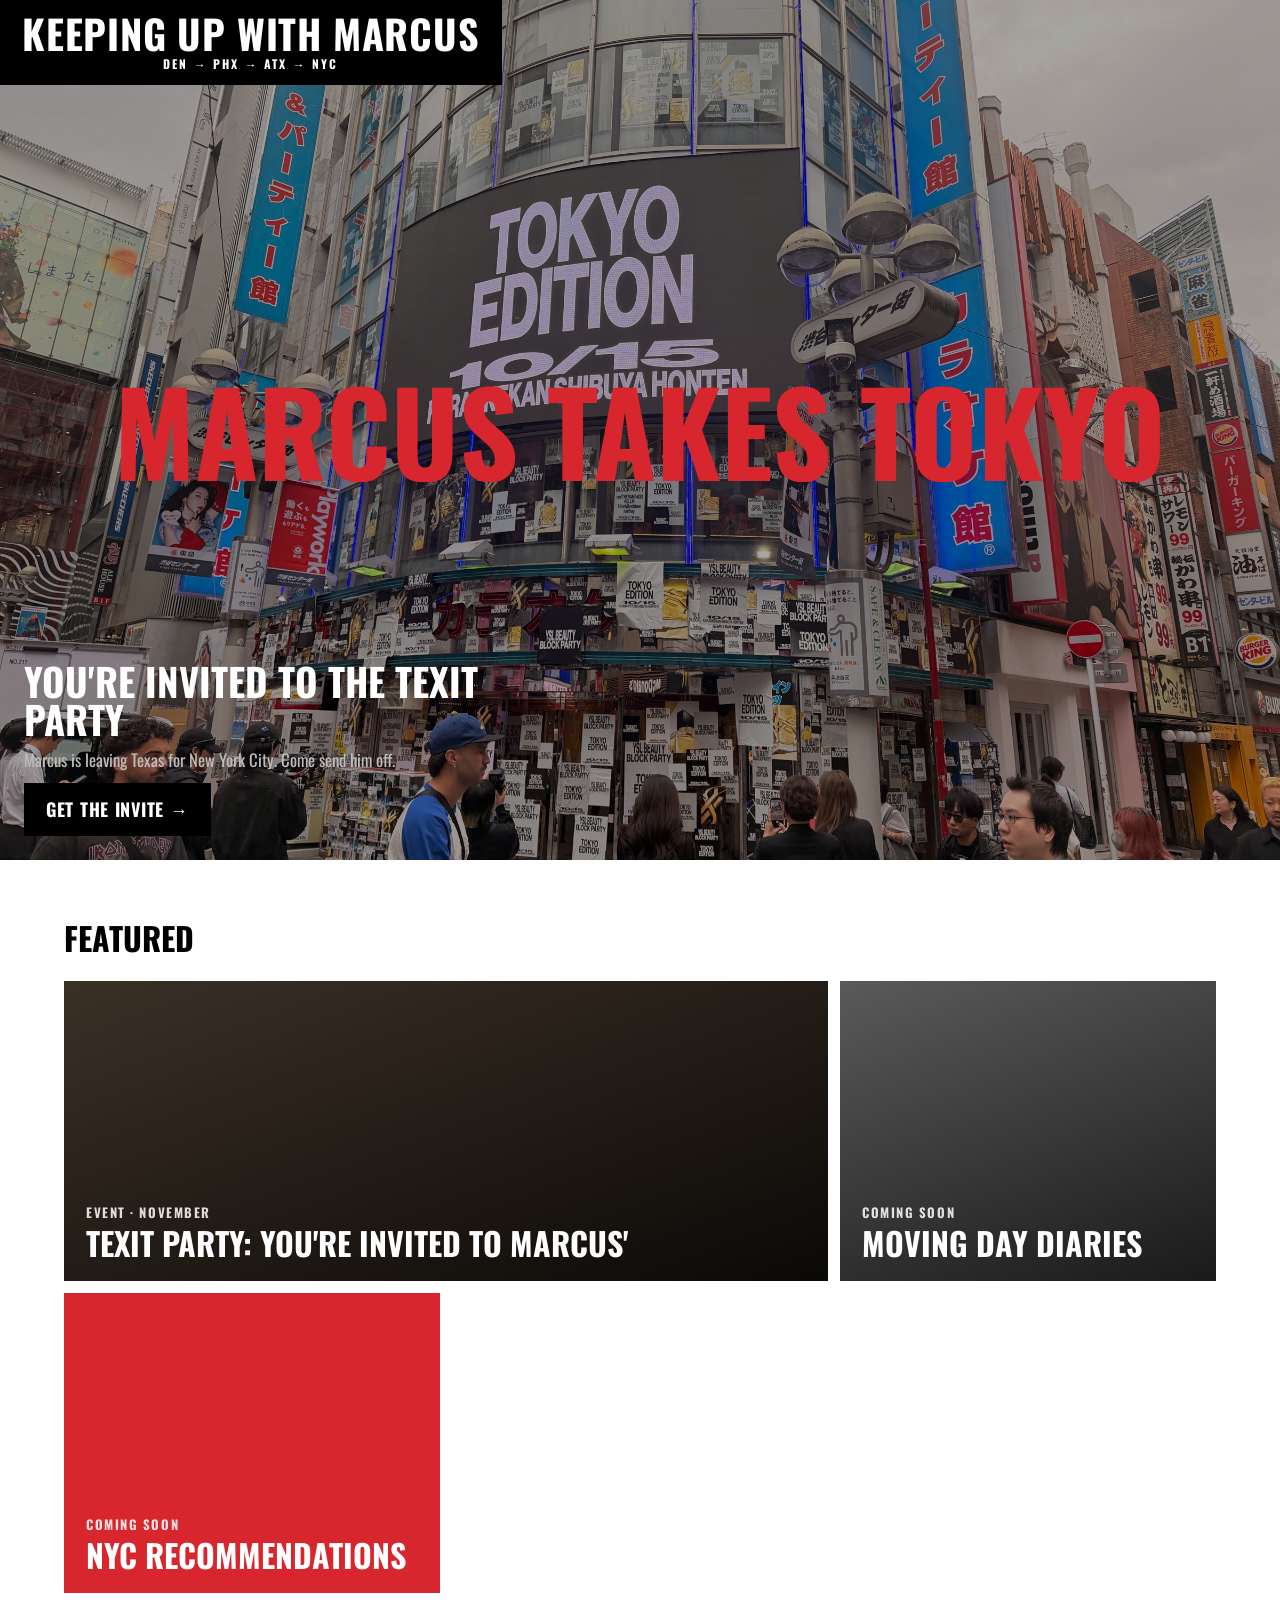
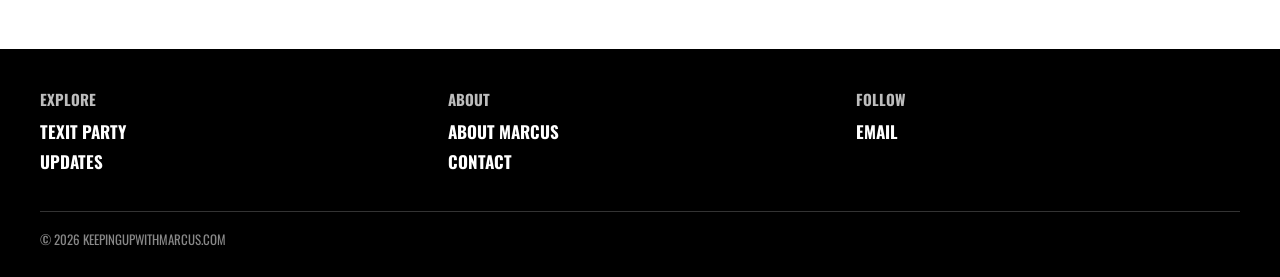
==== index.html @ e819c49e "Rework hero: Tokyo headline, photo background, nav and banner removed - Replace "Marcus Goes NYC" he" ====
<!doctype html>
<html lang="en">
<head>
  <meta charset="utf-8">
  <meta name="viewport" content="width=device-width, initial-scale=1">
  <title>Keeping up with Marcus</title>
  <meta name="description" content="Keeping up with Marcus.">
  <link rel="preconnect" href="https://fonts.googleapis.com">
  <link rel="preconnect" href="https://fonts.gstatic.com" crossorigin>
  <link href="https://fonts.googleapis.com/css2?family=Oswald:wght@400;500;700&display=swap" rel="stylesheet">
  <link rel="stylesheet" href="styles.css">
</head>
<body>
  <header class="hero">
    <a class="logo-block" href="./">
      <span class="logo-main">KEEPING UP WITH MARCUS</span>
      <span class="logo-sub">DEN &rarr; PHX &rarr; ATX &rarr; NYC</span>
    </a>

    <h1 class="headline" aria-hidden="true">MARCUS TAKES TOKYO</h1>

    <div class="hero-copy">
      <h2>You're invited to the TEXIT party</h2>
      <p>Marcus is leaving Texas for New York City. Come send him off.</p>
    </div>

    <a class="pill" href="texit/">Get the Invite &rarr;</a>
  </header>

  <main>
    <section class="section" id="updates">
      <h2>Featured</h2>
      <div class="tiles">
        <a class="tile tile-wide tile-a" href="texit/">
          <small>Event · November</small>
          <h3>TEXIT Party: You're invited to Marcus'</h3>
        </a>
        <div class="tile tile-b">
          <small>Coming soon</small>
          <h3>Moving Day Diaries</h3>
        </div>
        <div class="tile tile-c">
          <small>Coming soon</small>
          <h3>NYC Recommendations</h3>
        </div>
      </div>
    </section>
  </main>

  <footer class="site-footer" id="contact">
    <div class="footer-cols">
      <div>
        <h4>Explore</h4>
        <a href="texit/">TEXIT Party</a>
        <a href="#updates">Updates</a>
      </div>
      <div>
        <h4>About</h4>
        <a href="#about">About Marcus</a>
        <a href="mailto:Marcus@Albrook.com">Contact</a>
      </div>
      <div>
        <h4>Follow</h4>
        <a href="mailto:Marcus@Albrook.com">Email</a>
      </div>
    </div>
    <p class="legal">&copy; <span id="year"></span> KeepingUpWithMarcus.com</p>
  </footer>

  <script>
    document.getElementById("year").textContent = new Date().getFullYear();
  </script>
</body>
</html>
---- styles.css ----
:root {
  --red: #d7262e;
  --white: #fff;
  --black: #000;
  --grey: #bdbdbd;
  --dark: #111;
  --line: #e4e4e4;
}

* {
  box-sizing: border-box;
}

body {
  margin: 0;
  background: var(--white);
  color: var(--black);
  font-family: "Franklin Gothic Extra Condensed", "Franklin Gothic Demi Cond", "Oswald", "Arial Narrow", sans-serif;
  font-size: 18px;
  line-height: 1.4;
  -webkit-font-smoothing: antialiased;
}

a {
  color: inherit;
}

/* Top bar */
.topbar {
  background: var(--white);
  color: var(--black);
  text-align: center;
  font-size: 15px;
  padding: 8px 16px;
  border-bottom: 1px solid var(--line);
}

.topbar a {
  font-weight: 700;
  text-transform: uppercase;
  text-decoration: none;
}

.topbar a:hover {
  text-decoration: underline;
}

/* Hero: full-bleed, with the logo block and nav over the image */
.hero {
  position: relative;
  min-height: calc(100vh - 40px);
  color: var(--white);
  background:
    linear-gradient(rgba(0, 0, 0, 0.35), rgba(0, 0, 0, 0.35)),
    url("images/hero.jpg") center / cover no-repeat;
  overflow: hidden;
}

.logo-block {
  position: absolute;
  top: 0;
  left: 0;
  z-index: 2;
  background: var(--black);
  padding: 14px 22px 12px;
  text-decoration: none;
  color: var(--white);
  text-align: center;
}

.logo-block .logo-main {
  display: block;
  font-size: 40px;
  font-weight: 700;
  line-height: 0.95;
  letter-spacing: 0.02em;
  text-transform: uppercase;
}

.logo-block .logo-sub {
  display: block;
  margin-top: 4px;
  font-size: 12px;
  font-weight: 700;
  letter-spacing: 0.18em;
  text-transform: uppercase;
}

/* Nav row, across the top of the hero */
.nav {
  position: absolute;
  top: 26px;
  left: 240px;
  right: 24px;
  z-index: 2;
  display: flex;
  flex-wrap: wrap;
  justify-content: flex-end;
  gap: 22px;
}

.nav a {
  font-size: 17px;
  font-weight: 700;
  letter-spacing: 0.04em;
  text-transform: uppercase;
  text-decoration: none;
  color: var(--white);
}

.nav a:hover {
  text-decoration: underline;
  text-underline-offset: 4px;
}

/* Giant headline */
.headline {
  position: absolute;
  left: 0;
  right: 0;
  top: 50%;
  transform: translateY(-50%);
  margin: 0;
  padding: 0 16px;
  text-align: center;
  color: var(--red);
  font-size: clamp(2.5rem, 9vw, 13rem);
  font-weight: 700;
  line-height: 0.9;
  text-transform: uppercase;
  white-space: nowrap;
  overflow: hidden;
}

/* Lower-left copy and button */
.hero-copy {
  position: absolute;
  left: 24px;
  bottom: 88px;
  z-index: 2;
  max-width: 560px;
}

.hero-copy h2 {
  margin: 0 0 10px;
  font-size: clamp(1.6rem, 4vw, 2.4rem);
  font-weight: 700;
  line-height: 1;
  text-transform: uppercase;
}

.hero-copy p {
  margin: 0;
  font-size: 1.05rem;
  color: var(--grey);
}

/* Black pill, like the "Get 10% Off" button */
.pill {
  position: absolute;
  left: 24px;
  bottom: 24px;
  z-index: 2;
  display: inline-flex;
  align-items: center;
  gap: 14px;
  padding: 14px 22px;
  background: var(--black);
  color: var(--white);
  font-size: 18px;
  font-weight: 700;
  letter-spacing: 0.04em;
  text-transform: uppercase;
  text-decoration: none;
}

.pill:hover {
  background: var(--red);
}

/* Lower sections */
.section {
  max-width: 1200px;
  margin: 0 auto;
  padding: 56px 24px;
}

.section h2 {
  margin: 0 0 20px;
  font-size: 2rem;
  font-weight: 700;
  text-transform: uppercase;
}

.tiles {
  display: grid;
  grid-template-columns: 1fr;
  gap: 12px;
}

.tile {
  position: relative;
  display: flex;
  flex-direction: column;
  justify-content: flex-end;
  min-height: 300px;
  padding: 22px;
  color: var(--white);
  text-decoration: none;
  background: #222;
}

.tile-a {
  background: linear-gradient(160deg, #3b3026, #0b0907);
}

.tile-b {
  background: linear-gradient(160deg, #5a5a5a, #1a1a1a);
}

.tile-c {
  background: var(--red);
}

.tile small {
  font-size: 13px;
  font-weight: 700;
  letter-spacing: 0.12em;
  text-transform: uppercase;
  opacity: 0.85;
}

.tile h3 {
  margin: 6px 0 0;
  font-size: 2rem;
  font-weight: 700;
  line-height: 1;
  text-transform: uppercase;
}

.tile:hover h3 {
  text-decoration: underline;
  text-underline-offset: 5px;
}

/* Footer */
.site-footer {
  background: var(--black);
  color: var(--white);
  padding: 40px 24px 28px;
}

.footer-cols {
  max-width: 1200px;
  margin: 0 auto;
  display: grid;
  grid-template-columns: 1fr;
  gap: 24px;
}

.footer-cols h4 {
  margin: 0 0 10px;
  font-size: 15px;
  font-weight: 700;
  text-transform: uppercase;
  color: var(--grey);
}

.footer-cols a {
  display: block;
  margin-bottom: 6px;
  font-size: 17px;
  font-weight: 700;
  text-transform: uppercase;
  text-decoration: none;
}

.footer-cols a:hover {
  text-decoration: underline;
}

.legal {
  max-width: 1200px;
  margin: 32px auto 0;
  padding-top: 18px;
  border-top: 1px solid #333;
  font-size: 13px;
  color: #888;
  text-transform: uppercase;
}

@media (min-width: 700px) {
  .tiles {
    grid-template-columns: 1fr 1fr;
  }

  .footer-cols {
    grid-template-columns: repeat(3, 1fr);
  }
}

@media (min-width: 960px) {
  .tiles {
    grid-template-columns: 1fr 1fr 1fr;
  }

  .tile-wide {
    grid-column: span 2;
  }
}

@media (max-width: 720px) {
  .logo-block {
    position: static;
    display: inline-block;
  }

  .nav {
    position: static;
    justify-content: center;
    padding: 16px;
    background: #000;
  }

  .hero {
    min-height: auto;
    padding-bottom: 200px;
  }

  .headline {
    position: relative;
    top: auto;
    transform: none;
    padding-top: 60px;
    font-size: 4.5rem;
  }

  .hero-copy {
    bottom: 80px;
  }
}
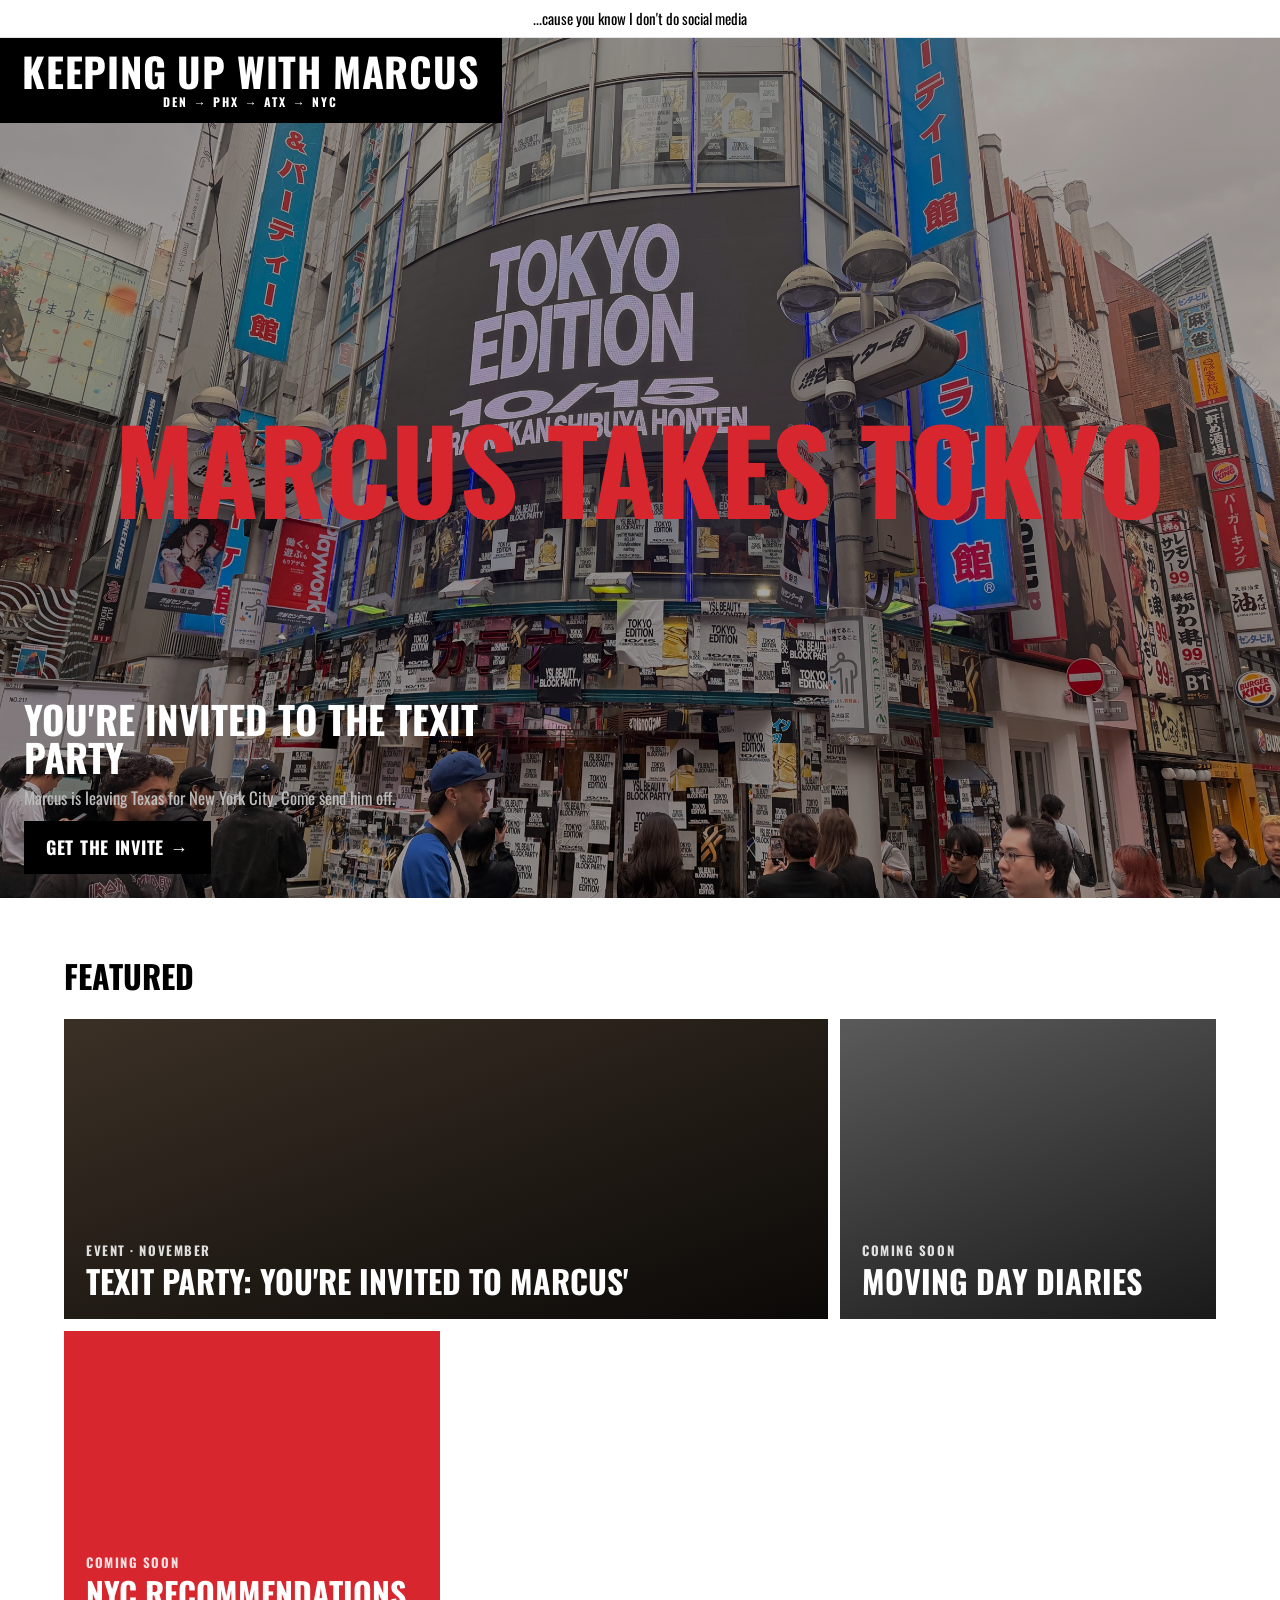
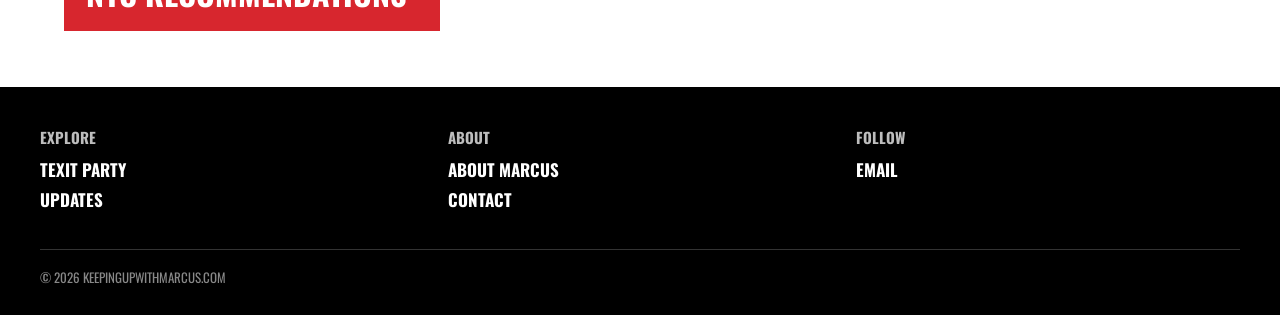
==== commit 88b21d6d: "Add top banner: "...cause you know I don't do social media" Co-Authored-By: Claude Haiku 5.5 <norepl" ====
--- a/index.html
+++ b/index.html
@@ -11,6 +11,10 @@
   <link rel="stylesheet" href="styles.css">
 </head>
 <body>
+  <div class="topbar">
+    ...cause you know I don't do social media
+  </div>
+
   <header class="hero">
     <a class="logo-block" href="./">
       <span class="logo-main">KEEPING UP WITH MARCUS</span>
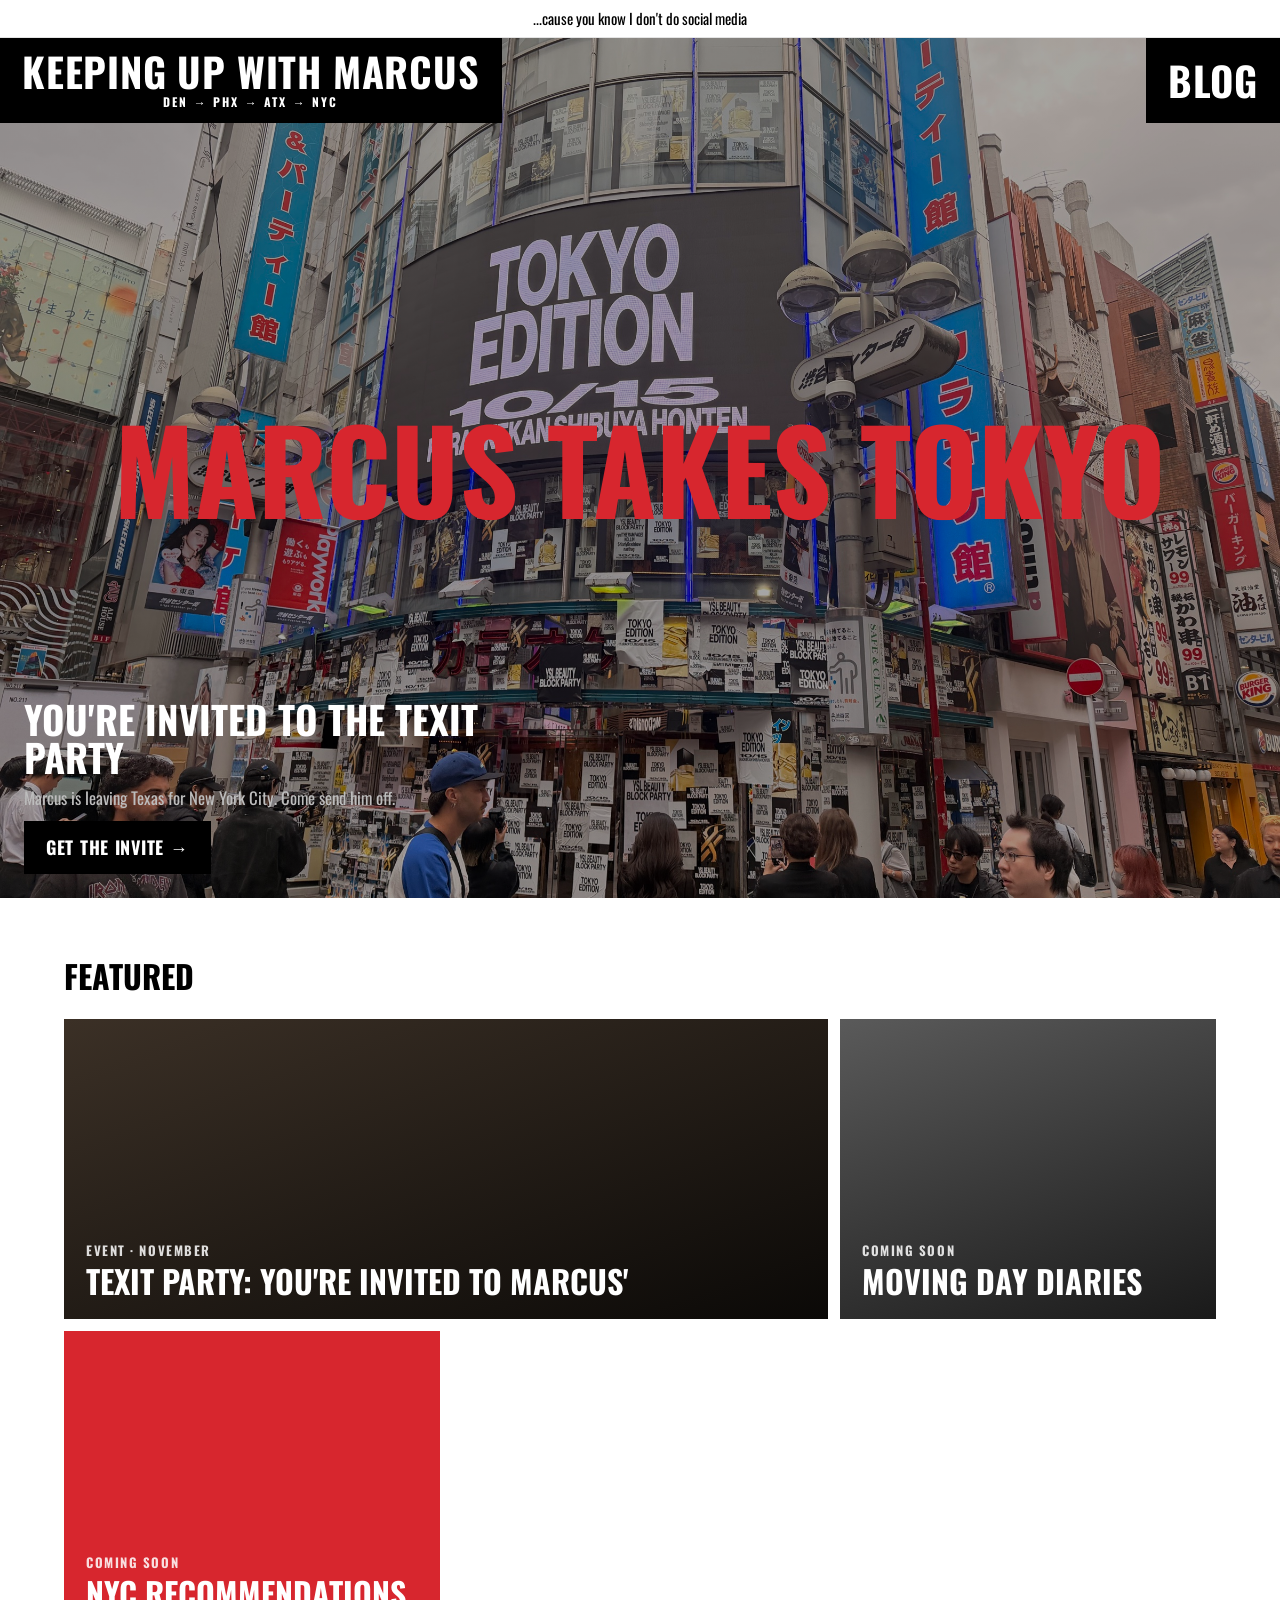
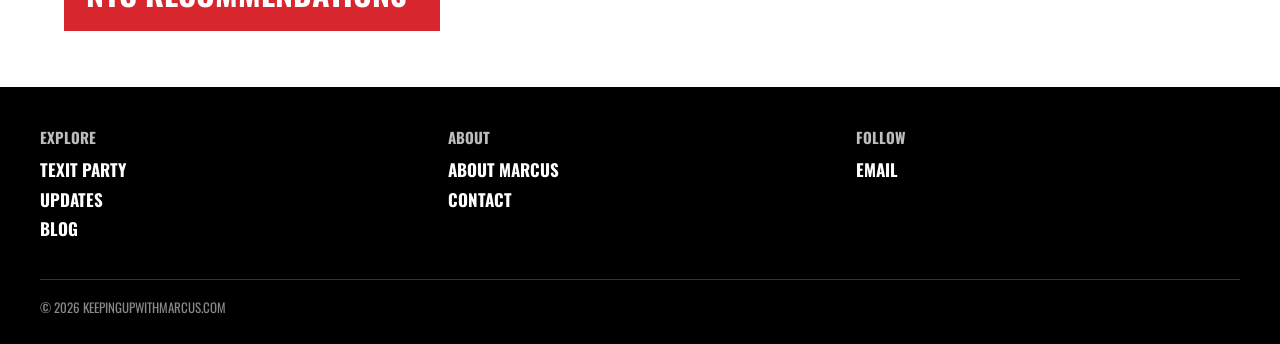
==== commit 49268444: "Add Supabase backend, sign-in, blog, and BLOG nav box - Connect the site to Supabase (client in js/s" ====
--- a/index.html
+++ b/index.html
@@ -19,6 +19,10 @@
     <a class="logo-block" href="./">
       <span class="logo-main">KEEPING UP WITH MARCUS</span>
       <span class="logo-sub">DEN &rarr; PHX &rarr; ATX &rarr; NYC</span>
+    </a>
+
+    <a class="logo-block blog-block" href="blog/">
+      <span class="logo-main">BLOG</span>
     </a>
 
     <h1 class="headline" aria-hidden="true">MARCUS TAKES TOKYO</h1>
@@ -57,6 +61,7 @@
         <h4>Explore</h4>
         <a href="texit/">TEXIT Party</a>
         <a href="#updates">Updates</a>
+        <a href="blog/">Blog</a>
       </div>
       <div>
         <h4>About</h4>
--- a/styles.css
+++ b/styles.css
@@ -66,6 +66,12 @@
   text-decoration: none;
   color: var(--white);
   text-align: center;
+}
+
+.blog-block {
+  left: auto;
+  right: 0;
+  padding: 23.4px 22px;
 }
 
 .logo-block .logo-main {
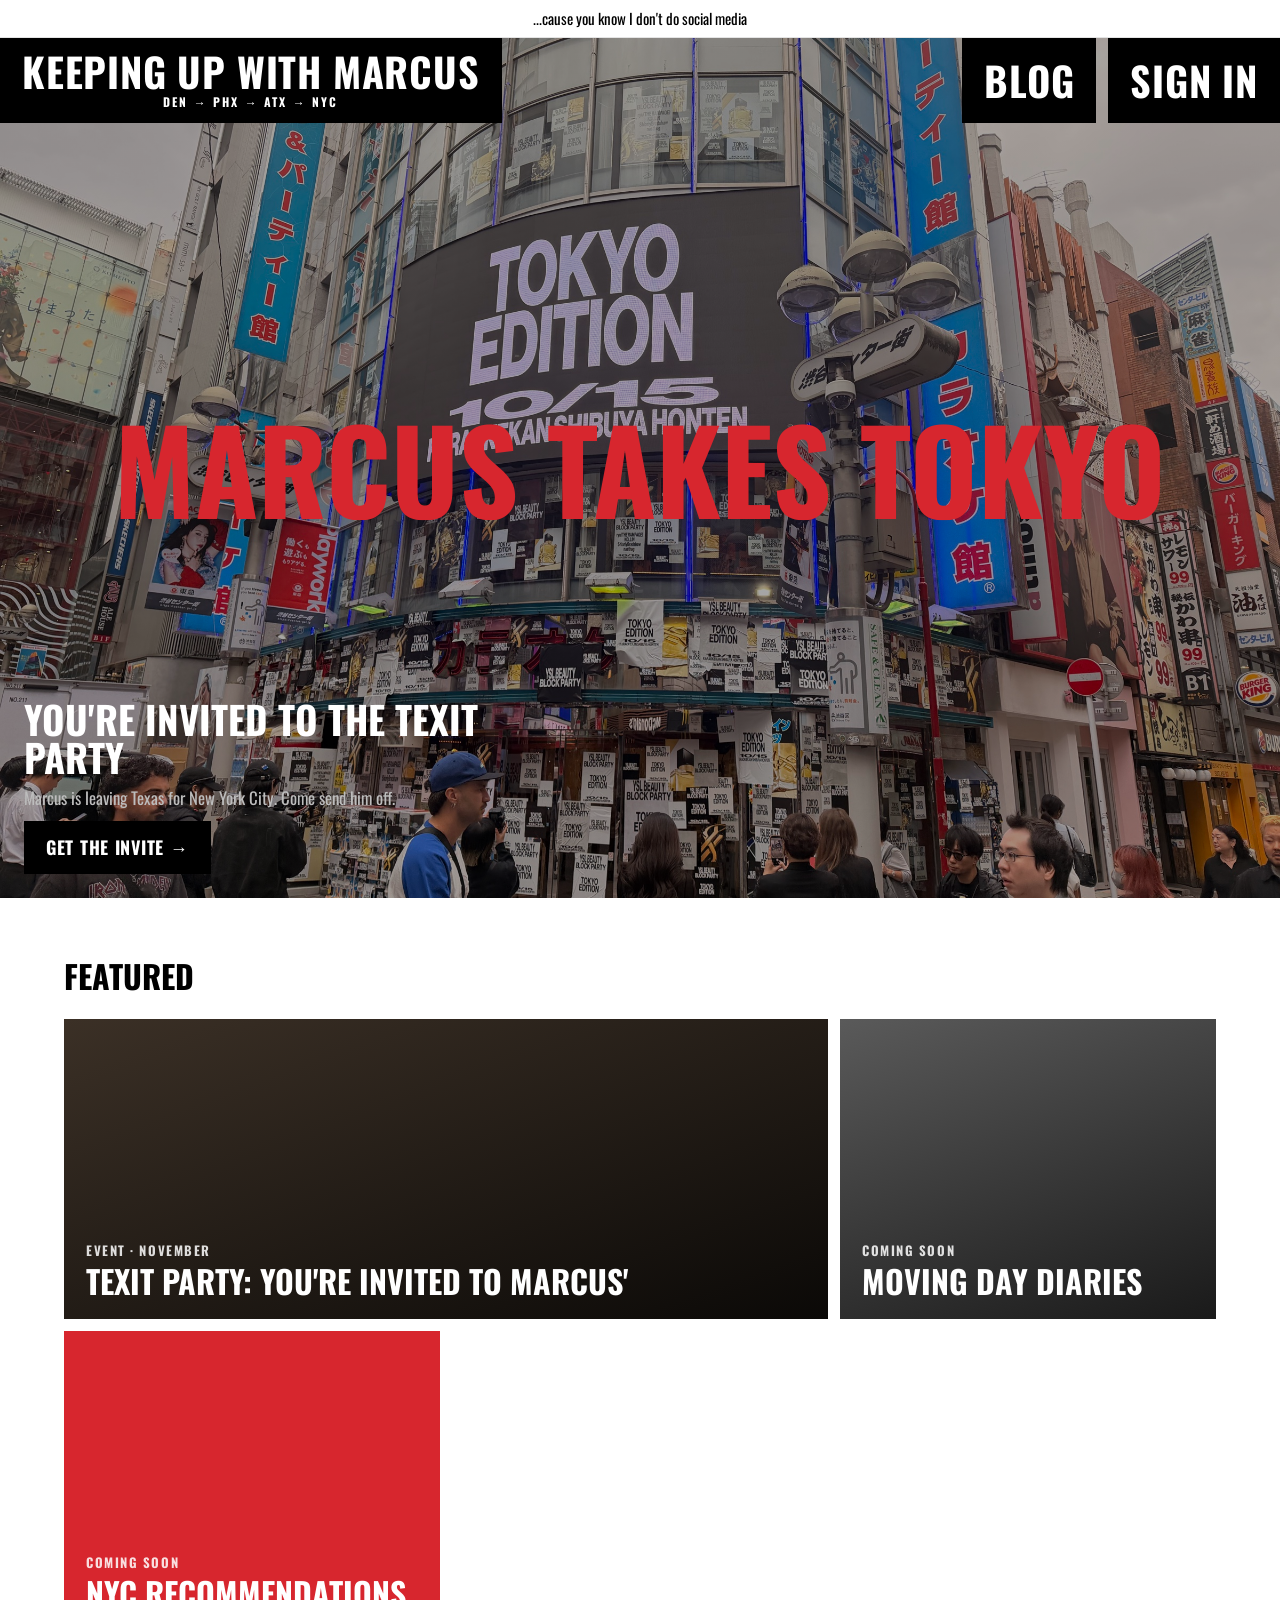
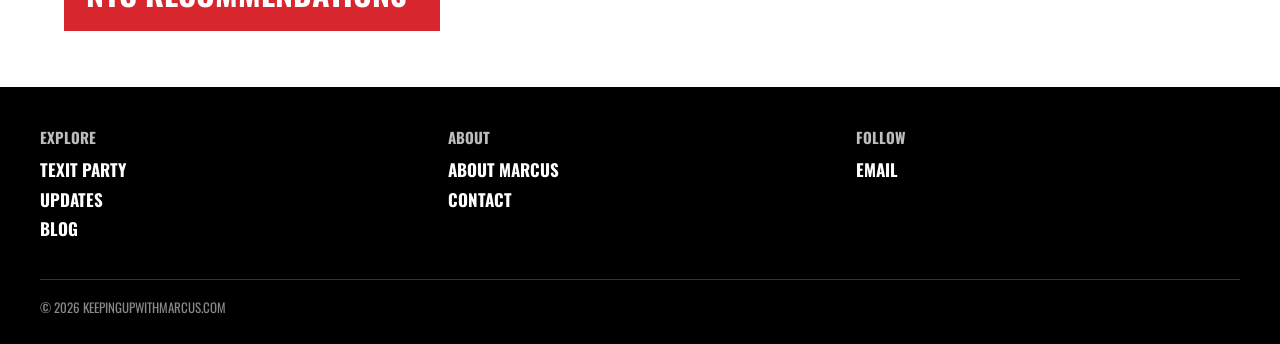
==== commit ef029154: "Add SIGN IN box next to BLOG on the home page Co-Authored-By: Claude Haiku 5.5 <noreply@anthropic.co" ====
--- a/index.html
+++ b/index.html
@@ -21,9 +21,14 @@
       <span class="logo-sub">DEN &rarr; PHX &rarr; ATX &rarr; NYC</span>
     </a>
 
-    <a class="logo-block blog-block" href="blog/">
-      <span class="logo-main">BLOG</span>
-    </a>
+    <div class="hero-boxes">
+      <a class="logo-block blog-block" href="blog/">
+        <span class="logo-main">BLOG</span>
+      </a>
+      <a class="logo-block blog-block" href="login/">
+        <span class="logo-main">SIGN IN</span>
+      </a>
+    </div>
 
     <h1 class="headline" aria-hidden="true">MARCUS TAKES TOKYO</h1>
 
--- a/styles.css
+++ b/styles.css
@@ -68,9 +68,18 @@
   text-align: center;
 }
 
-.blog-block {
-  left: auto;
+/* Top-right boxes (BLOG and SIGN IN) sit side by side in one container. */
+.hero-boxes {
+  position: absolute;
+  top: 0;
   right: 0;
+  z-index: 2;
+  display: flex;
+  gap: 12px;
+}
+
+.hero-boxes .logo-block {
+  position: static;
   padding: 23.4px 22px;
 }
 
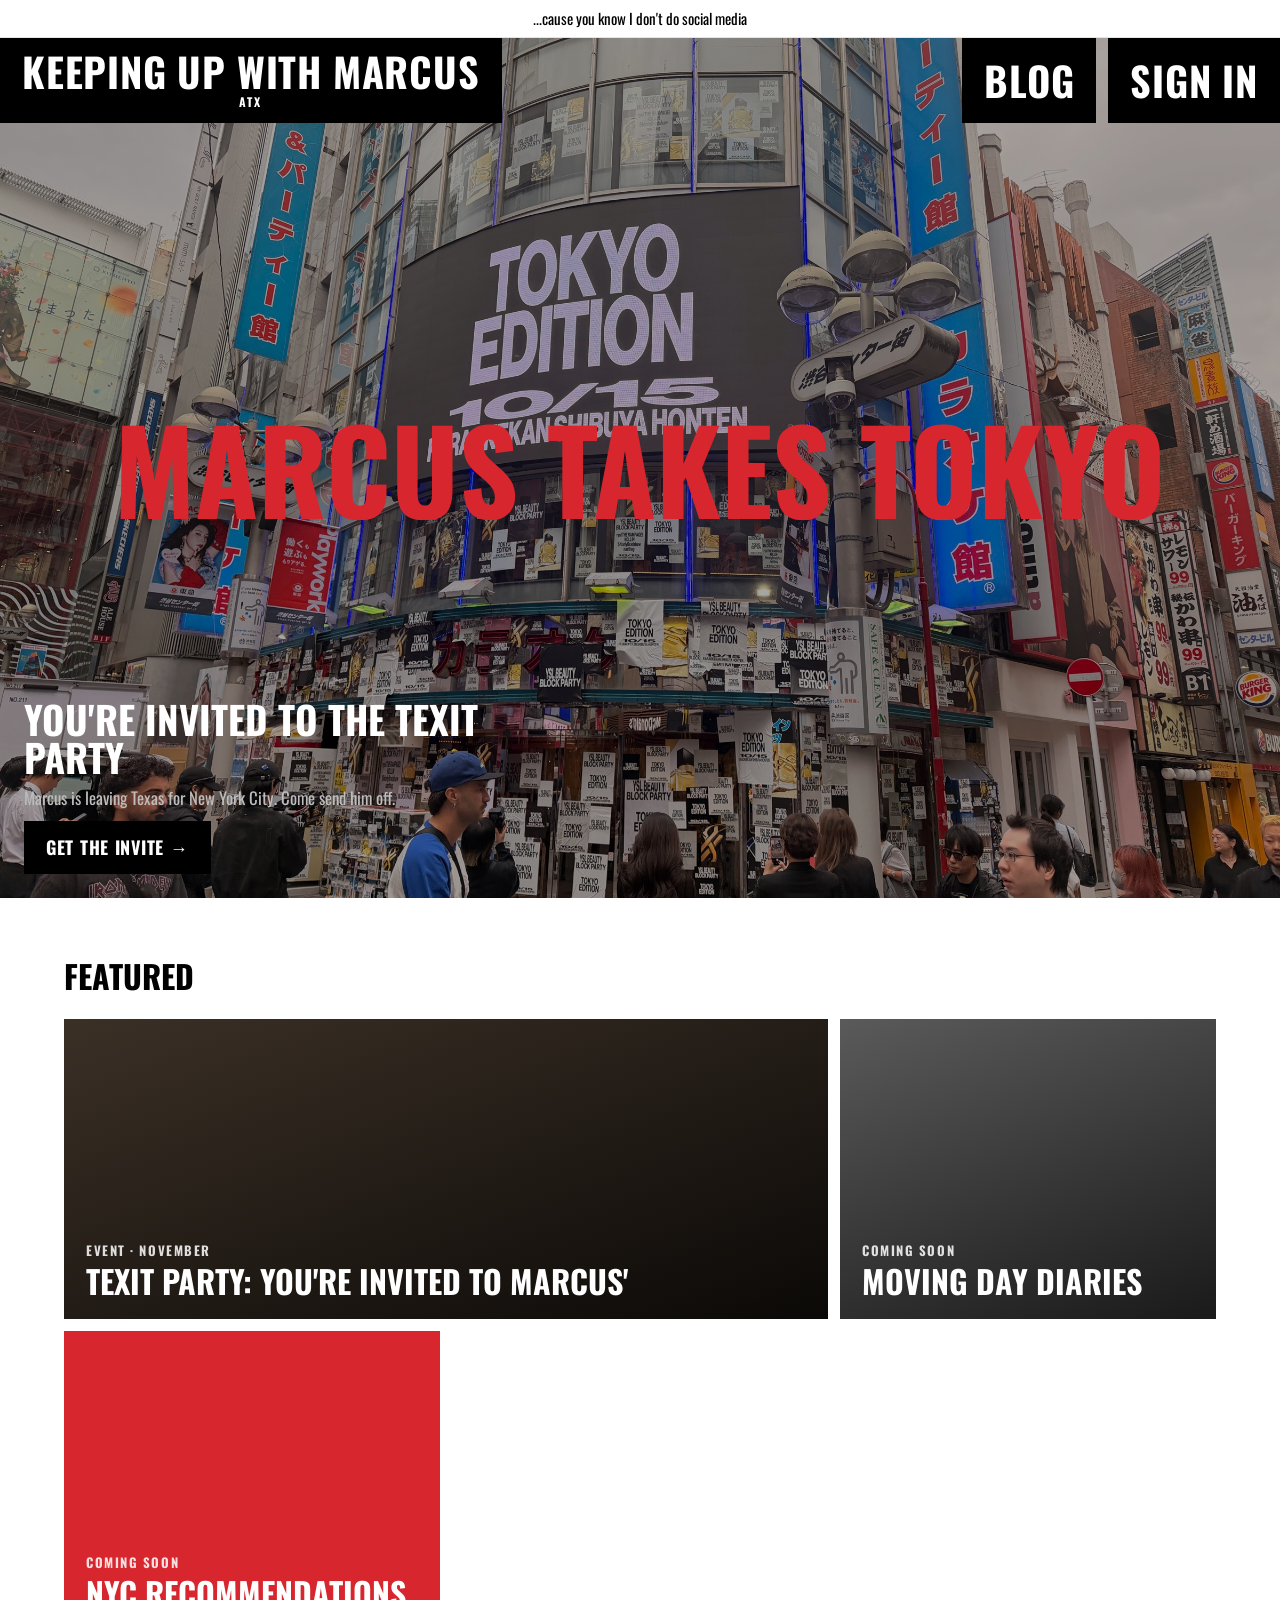
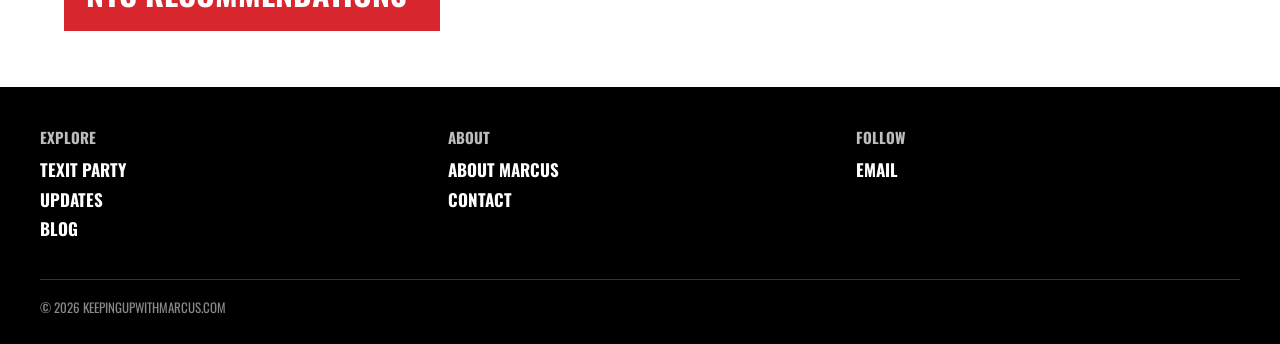
==== commit 1af52090: "Change logo subtitle to ATX Replace the DEN → PHX → ATX → NYC subtitle under the logo with ATX on th" ====
--- a/index.html
+++ b/index.html
@@ -18,7 +18,7 @@
   <header class="hero">
     <a class="logo-block" href="./">
       <span class="logo-main">KEEPING UP WITH MARCUS</span>
-      <span class="logo-sub">DEN &rarr; PHX &rarr; ATX &rarr; NYC</span>
+      <span class="logo-sub">ATX</span>
     </a>
 
     <div class="hero-boxes">
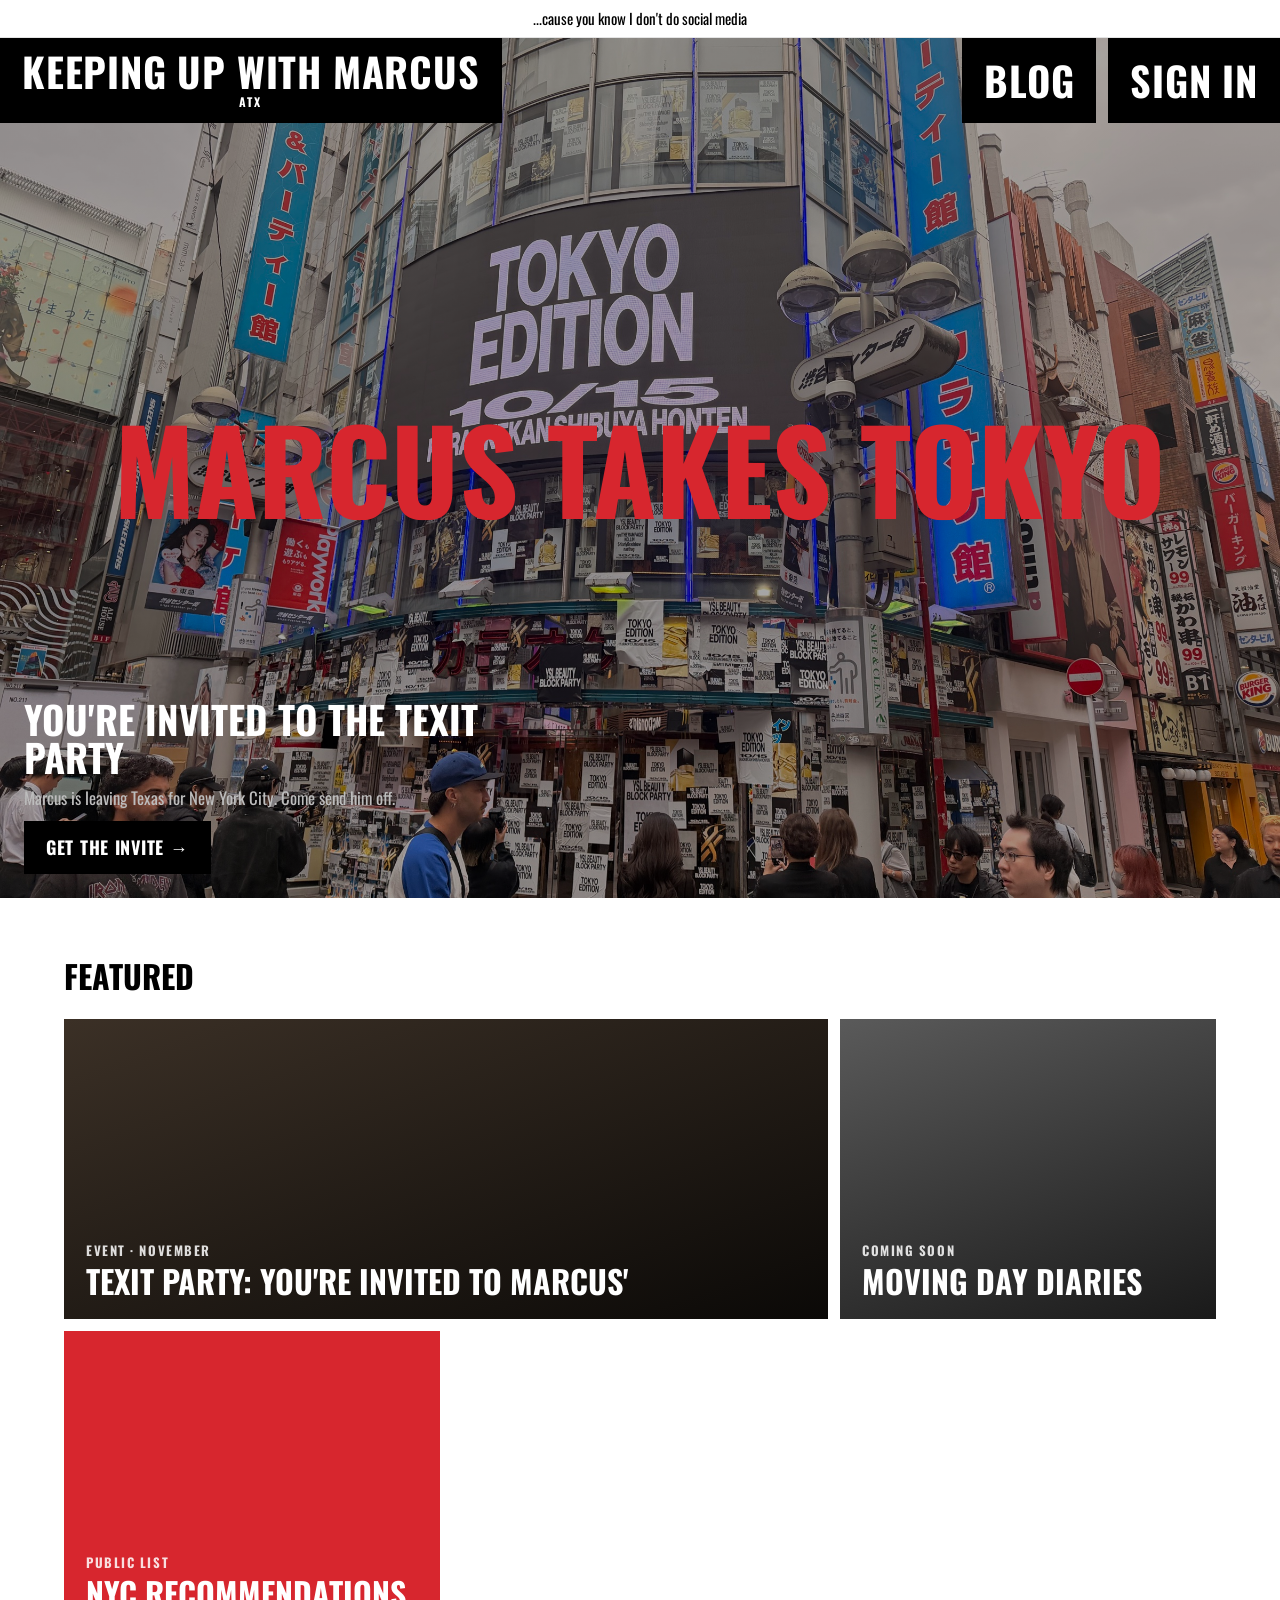
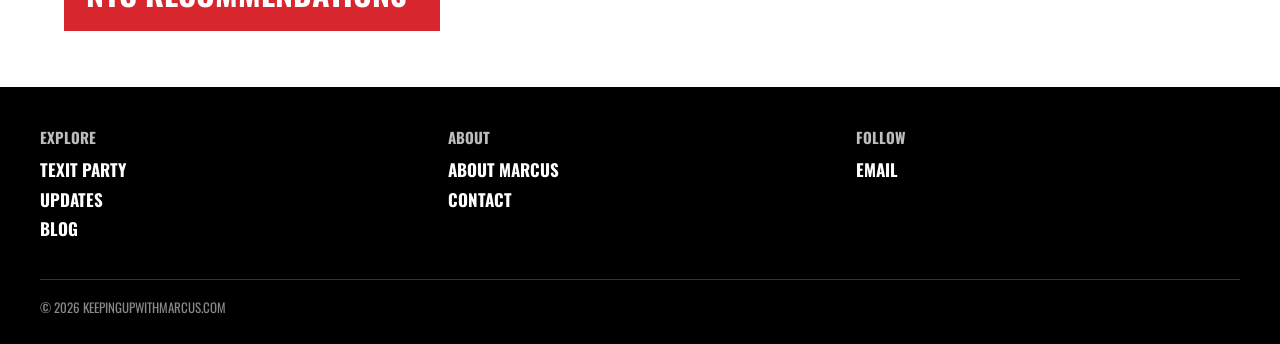
==== commit 1ee98db6: "Add public NYC recommendations page Anyone can read the list at /recommendations/. Signed-in members" ====
--- a/index.html
+++ b/index.html
@@ -52,10 +52,10 @@
           <small>Coming soon</small>
           <h3>Moving Day Diaries</h3>
         </div>
-        <div class="tile tile-c">
-          <small>Coming soon</small>
+        <a class="tile tile-c" href="recommendations/">
+          <small>Public list</small>
           <h3>NYC Recommendations</h3>
-        </div>
+        </a>
       </div>
     </section>
   </main>
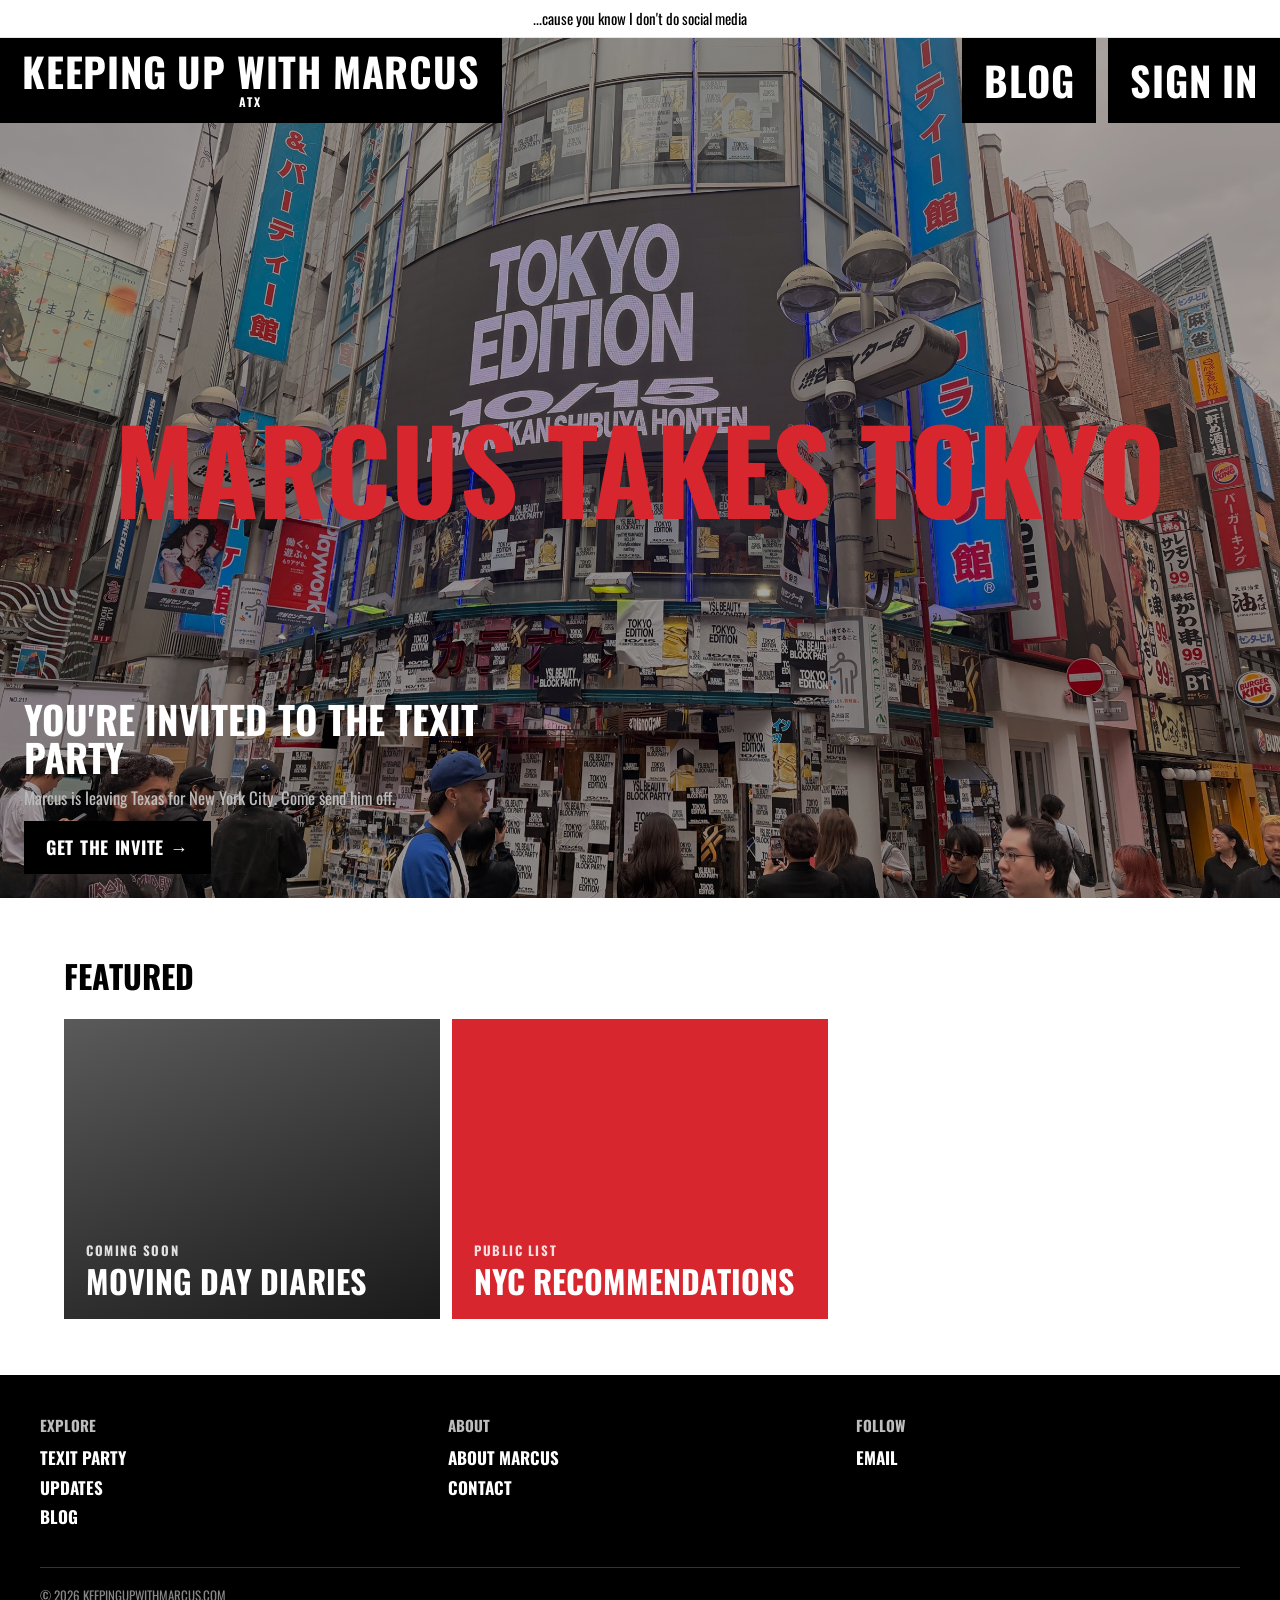
==== commit f0369dd8: "Remove TEXIT party tile from featured section The invite is still linked from the hero button and th" ====
--- a/index.html
+++ b/index.html
@@ -44,10 +44,6 @@
     <section class="section" id="updates">
       <h2>Featured</h2>
       <div class="tiles">
-        <a class="tile tile-wide tile-a" href="texit/">
-          <small>Event · November</small>
-          <h3>TEXIT Party: You're invited to Marcus'</h3>
-        </a>
         <div class="tile tile-b">
           <small>Coming soon</small>
           <h3>Moving Day Diaries</h3>
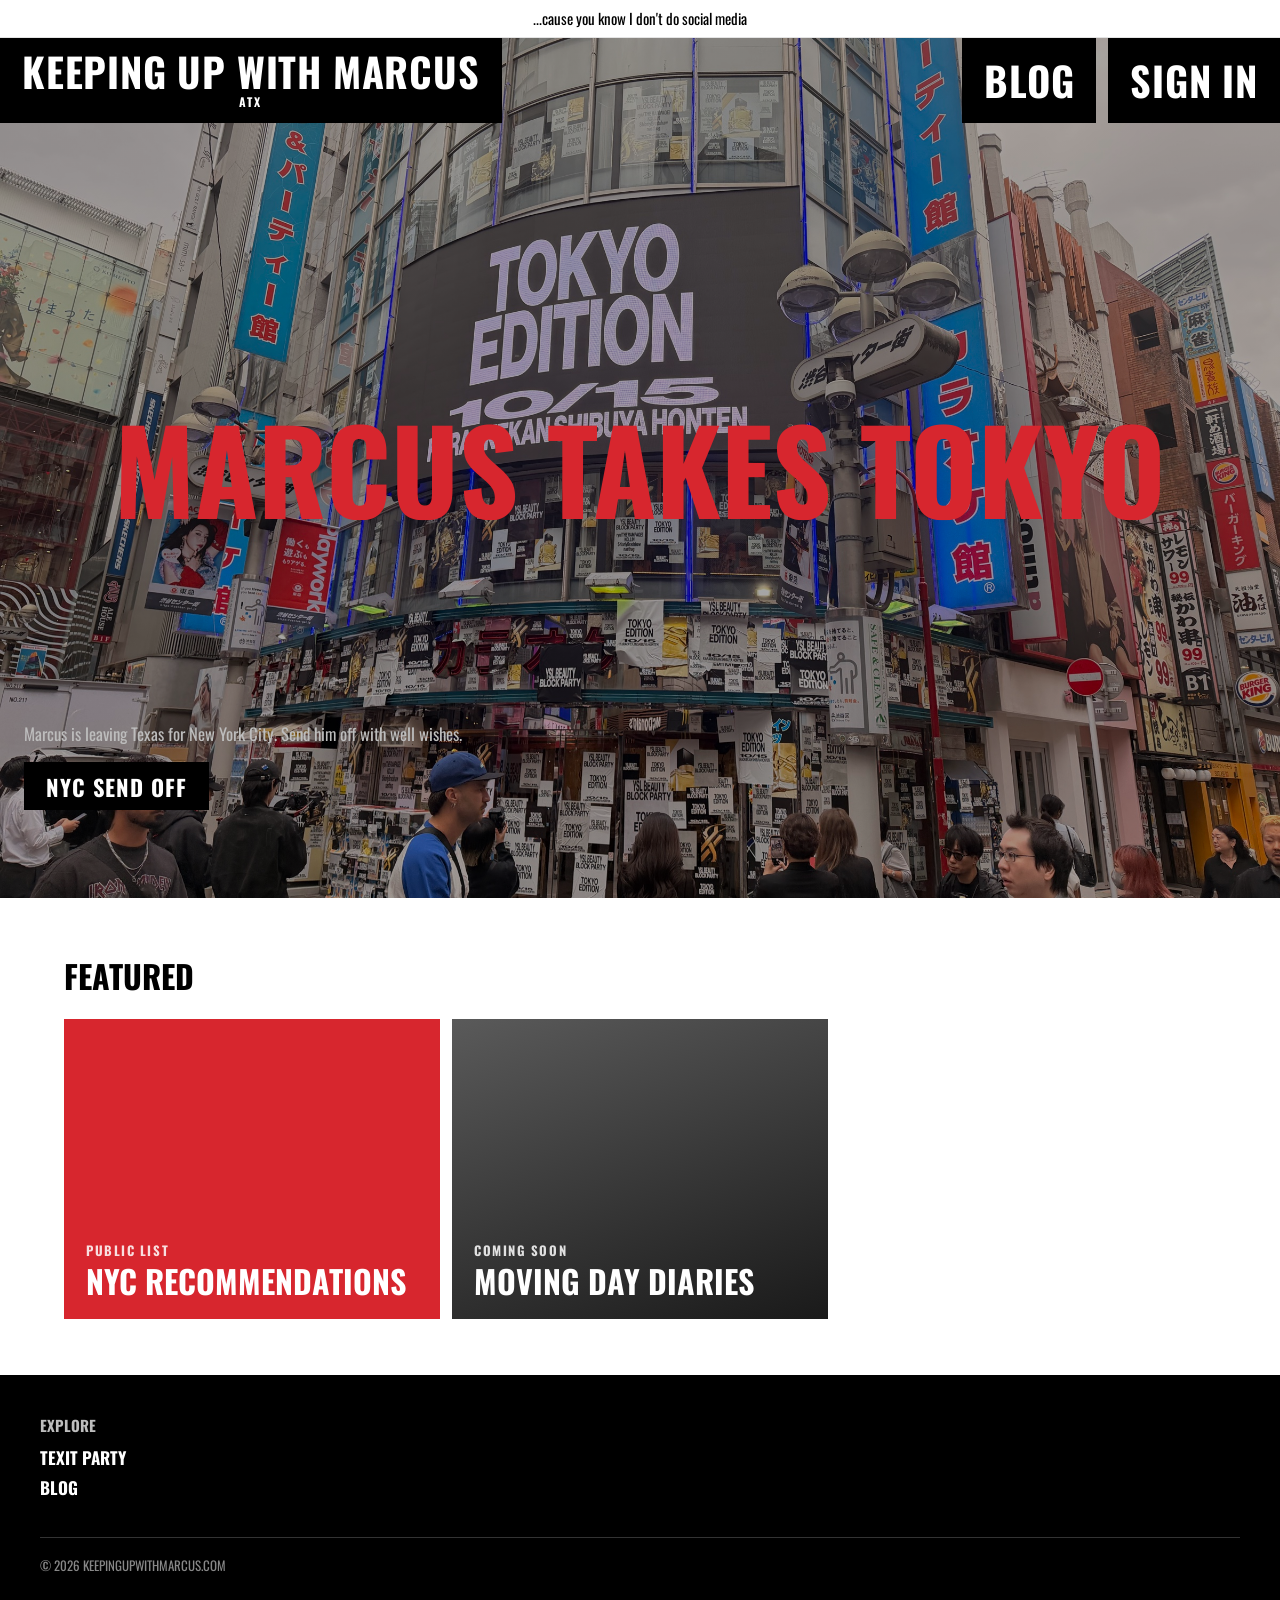
==== commit 4a1132c2: "Update landing page: tiles, hero, and footer - Swap NYC Recommendations and Moving Day Diaries tiles" ====
--- a/index.html
+++ b/index.html
@@ -33,25 +33,24 @@
     <h1 class="headline" aria-hidden="true">MARCUS TAKES TOKYO</h1>
 
     <div class="hero-copy">
-      <h2>You're invited to the TEXIT party</h2>
-      <p>Marcus is leaving Texas for New York City. Come send him off.</p>
+      <p>Marcus is leaving Texas for New York City. Send him off with well wishes.</p>
+      <a class="send-off-box" href="recommendations/">NYC Send Off</a>
     </div>
 
-    <a class="pill" href="texit/">Get the Invite &rarr;</a>
   </header>
 
   <main>
     <section class="section" id="updates">
       <h2>Featured</h2>
       <div class="tiles">
+        <a class="tile tile-c" href="recommendations/">
+          <small>Public list</small>
+          <h3>NYC Recommendations</h3>
+        </a>
         <div class="tile tile-b">
           <small>Coming soon</small>
           <h3>Moving Day Diaries</h3>
         </div>
-        <a class="tile tile-c" href="recommendations/">
-          <small>Public list</small>
-          <h3>NYC Recommendations</h3>
-        </a>
       </div>
     </section>
   </main>
@@ -61,17 +60,7 @@
       <div>
         <h4>Explore</h4>
         <a href="texit/">TEXIT Party</a>
-        <a href="#updates">Updates</a>
         <a href="blog/">Blog</a>
-      </div>
-      <div>
-        <h4>About</h4>
-        <a href="#about">About Marcus</a>
-        <a href="mailto:Marcus@Albrook.com">Contact</a>
-      </div>
-      <div>
-        <h4>Follow</h4>
-        <a href="mailto:Marcus@Albrook.com">Email</a>
       </div>
     </div>
     <p class="legal">&copy; <span id="year"></span> KeepingUpWithMarcus.com</p>
--- a/styles.css
+++ b/styles.css
@@ -170,6 +170,21 @@
   color: var(--grey);
 }
 
+/* Box under the hero copy for the NYC send-off */
+.send-off-box {
+  display: inline-block;
+  margin-top: 16px;
+  background: var(--black);
+  color: var(--white);
+  padding: 14px 22px 12px;
+  text-decoration: none;
+  font-size: 1.4rem;
+  font-weight: 700;
+  line-height: 1;
+  letter-spacing: 0.04em;
+  text-transform: uppercase;
+}
+
 /* Black pill, like the "Get 10% Off" button */
 .pill {
   position: absolute;
